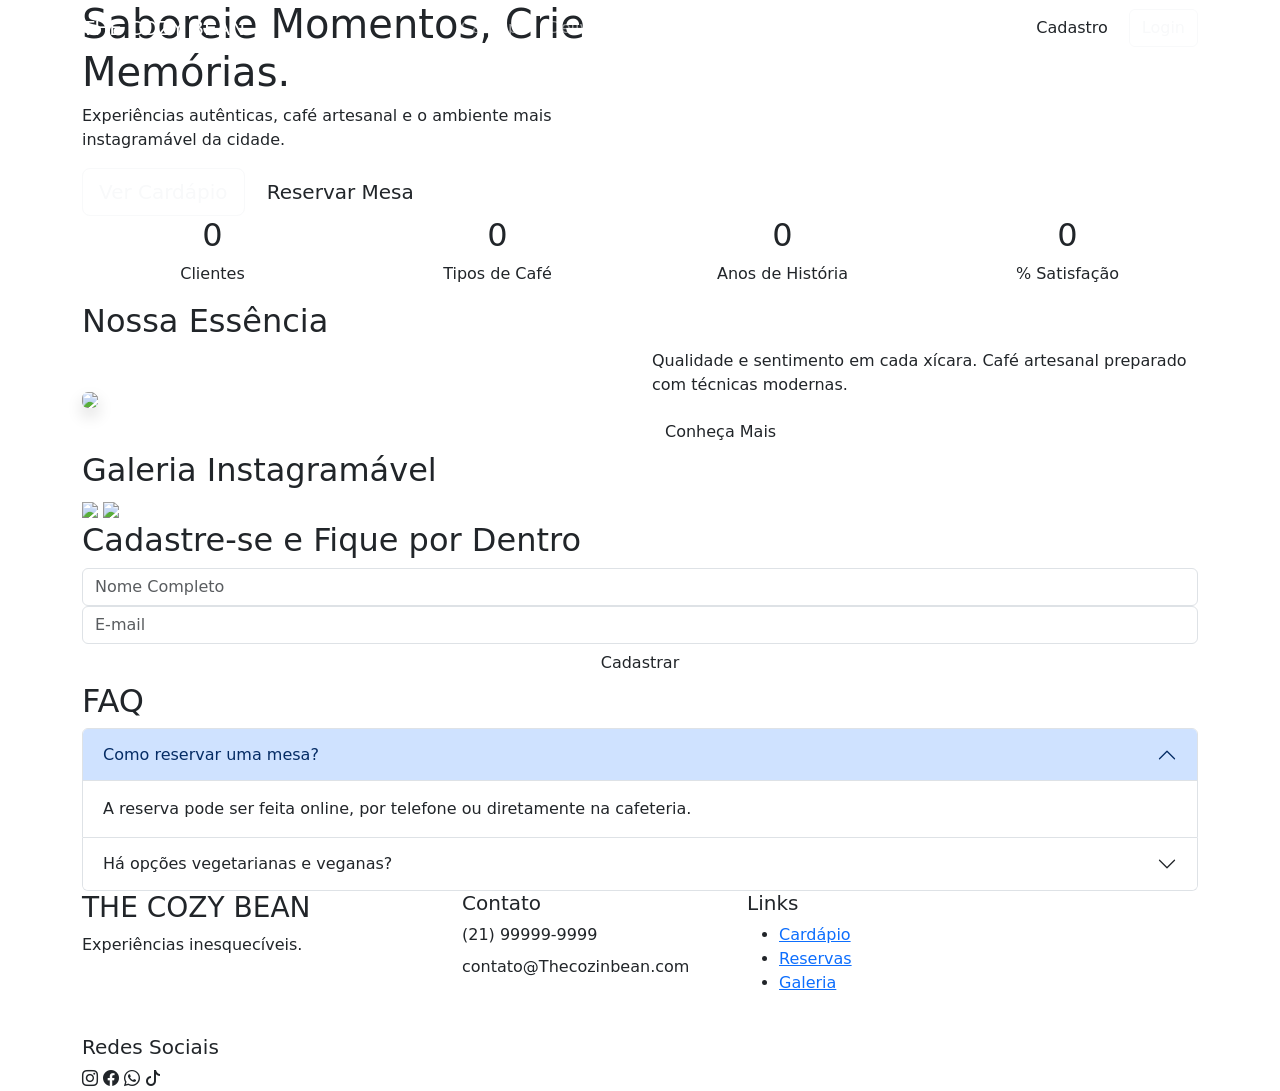
==== cozy-bean/index.html @ 683e1938 "alteracão no rodape" ====
<!DOCTYPE html>
<html lang="pt-BR">

<head>
    <meta charset="UTF-8">
    <meta name="viewport" content="width=device-width, initial-scale=1.0">

    <title>The Cozy Bean | Cafeteria Moderna</title>

    <!-- Bootstrap -->
    <link href="https://cdn.jsdelivr.net/npm/bootstrap@5.3.8/dist/css/bootstrap.min.css" rel="stylesheet">

    <!-- Bootstrap Icons -->
    <link href="https://cdn.jsdelivr.net/npm/bootstrap-icons@1.11.3/font/bootstrap-icons.css" rel="stylesheet">

    <!-- Google Fonts -->
    <link
        href="https://fonts.googleapis.com/css2?family=Playfair+Display:wght@700&family=Montserrat:wght@300;400;500;600;700&display=swap"
        rel="stylesheet">

    <link rel="stylesheet" href="css/style.css">
</head>

<body>

    <!-- ===================================
         NAVBAR
    ==================================== -->

    <nav class="navbar navbar-expand-lg navbar-dark fixed-top custom-navbar">

        <div class="container">

            <a class="navbar-brand logo" href="#">
                THE COZY BEAN
            </a>

            <button class="navbar-toggler" type="button" data-bs-toggle="collapse" data-bs-target="#menu">

                <span class="navbar-toggler-icon"></span>

            </button>

            <div class="collapse navbar-collapse" id="menu">

                <ul class="navbar-nav mx-auto">

                    <li class="nav-item">
                        <a href="#cardapio" class="nav-link">Cardápio</a>
                    </li>

                    <li class="nav-item">
                        <a href="#delivery" class="nav-link">Delivery</a>
                    </li>

                    <li class="nav-item">
                        <a href="#reservas" class="nav-link">Reservas</a>
                    </li>

                    <li class="nav-item">
                        <a href="#galeria" class="nav-link">Galeria</a>
                    </li>

                    <li class="nav-item">
                        <a href="#faq" class="nav-link">FAQ</a>
                    </li>

                </ul>

                <div class="d-flex gap-2">

                    <button class="btn btn-caramel">
                        Cadastro
                    </button>

                    <button class="btn btn-outline-light">
                        Login
                    </button>

                </div>

            </div>

        </div>

    </nav>

    <!-- ===================================
         HERO SECTION
    ==================================== -->

    <header class="hero-section">

        <div class="overlay"></div>

        <div class="container hero-content">

            <div class="row">

                <div class="col-lg-6">

                    <h1>
                        Saboreie Momentos,
                        Crie Memórias.
                    </h1>

                    <p>
                        Experiências autênticas, café artesanal e o ambiente mais instagramável da cidade.
                    </p>

                    <div class="hero-buttons">

                        <a href="#" class="btn btn-outline-light btn-lg">
                            Ver Cardápio
                        </a>

                        <a href="#" class="btn btn-caramel btn-lg">
                            Reservar Mesa
                        </a>

                    </div>

                </div>

            </div>

        </div>

    </header>

    <!-- ===================================
         CONTADORES
    ==================================== -->

    <section class="stats">

        <div class="container">

            <div class="row text-center">

                <div class="col-md-3">
                    <h2 class="counter" data-target="15000">0</h2>
                    <p>Clientes</p>
                </div>

                <div class="col-md-3">
                    <h2 class="counter" data-target="120">0</h2>
                    <p>Tipos de Café</p>
                </div>

                <div class="col-md-3">
                    <h2 class="counter" data-target="15">0</h2>
                    <p>Anos de História</p>
                </div>

                <div class="col-md-3">
                    <h2 class="counter" data-target="98">0</h2>
                    <p>% Satisfação</p>
                </div>

            </div>

        </div>

    </section>

    <!-- ===================================
         NOSSA ESSÊNCIA
    ==================================== -->

    <section class="essencia section-padding">

        <div class="container">

            <h2 class="section-title">
                Nossa Essência
            </h2>

            <div class="row align-items-center">

                <div class="col-lg-6">

                    <img src="img/galeria2.png" class="img-fluid rounded shadow">

                </div>

                <div class="col-lg-6">

                    <p>
                        Qualidade e sentimento em cada xícara.
                        Café artesanal preparado com técnicas modernas.
                    </p>

                    <button class="btn btn-caramel">
                        Conheça Mais
                    </button>

                </div>

            </div>

        </div>

    </section>

    <!-- ===================================
         GALERIA
    ==================================== -->

    <section id="galeria" class="gallery section-padding">

        <div class="container">

            <h2 class="section-title">
                Galeria Instagramável
            </h2>

            <div class="gallery-grid">

                <img src="img/galeria3.png">
                <img src="img/galeria2.png">


            </div>

        </div>

    </section>

    <!-- ===================================
         FORMULÁRIO
    ==================================== -->

    <section class="cadastro section-padding">

        <div class="container">

            <div class="form-box">

                <h2>
                    Cadastre-se e Fique por Dentro
                </h2>

                <form>

                    <input type="text" class="form-control" placeholder="Nome Completo">

                    <input type="email" class="form-control" placeholder="E-mail">

                    <button class="btn btn-caramel w-100">
                        Cadastrar
                    </button>

                </form>

            </div>

        </div>

    </section>

    <!-- ===================================
         FAQ
    ==================================== -->

    <section id="faq" class="section-padding">

        <div class="container">

            <h2 class="section-title">
                FAQ
            </h2>

            <div class="accordion" id="faqAccordion">

                <div class="accordion-item">

                    <h2 class="accordion-header">

                        <button class="accordion-button" type="button" data-bs-toggle="collapse" data-bs-target="#faq1"
                            aria-expanded="true">

                            Como reservar uma mesa?

                        </button>

                    </h2>

                    <div id="faq1" class="accordion-collapse collapse show" data-bs-parent="#faqAccordion">

                        <div class="accordion-body">

                            A reserva pode ser feita online, por telefone ou diretamente na cafeteria.

                        </div>

                    </div>

                </div>

                <div class="accordion-item">

                    <h2 class="accordion-header">

                        <button class="accordion-button collapsed" type="button" data-bs-toggle="collapse"
                            data-bs-target="#faq2" aria-expanded="false">

                            Há opções vegetarianas e veganas?

                        </button>

                    </h2>

                    <div id="faq2" class="accordion-collapse collapse" data-bs-parent="#faqAccordion">

                        <div class="accordion-body">

                            Sim! Temos opções especiais para quem prefere uma alimentação mais leve e sustentável.

                        </div>

                    </div>

                </div>

            </div>

        </div>

    </section>

    <!-- ===================================
         FOOTER
    ==================================== -->

    <footer class="footer">

        <div class="container">

            <div class="row g-4 align-items-start">

                <div class="col-lg-4  col-md-6 col-12">

                    <h3 class="footer-brand">THE COZY BEAN</h3>

                    <p class="footer-text">Experiências inesquecíveis.</p>

                </div>

                <div class="col-lg-3 col-md-6 col-12">

                    <h5 class="footer-title">Contato</h5>

                    <p class="footer-text mb-2">(21) 99999-9999</p>
                    <p class="footer-text">contato@Thecozinbean.com</p>

                </div>

                <div class="col-lg-3 col-md-6 col-12">

                    <h5 class="footer-title">Links</h5>
                    <ul>
                    <li><a href="#cardapio">Cardápio</a></li>

                    <li><a  href="#reservas">Reservas</a></li>

                    <li><a  href="#galeria">Galeria</a></li>

                    </ul>

                   
                </div>

                <div class="col-lg-3">

                    <h5>Redes Sociais</h5>

                    <div class="social">

                        <i class="bi bi-instagram"></i>
                        <i class="bi bi-facebook"></i>
                        <i class="bi bi-whatsapp"></i>
                        <i class="bi bi-tiktok"></i>

                    </div>

                </div>

            </div>

        </div>

    </footer>

    <script src="https://cdn.jsdelivr.net/npm/bootstrap@5.3.8/dist/js/bootstrap.bundle.min.js"></script>

    <script src="js/script.js"></script>

</body>

</html>
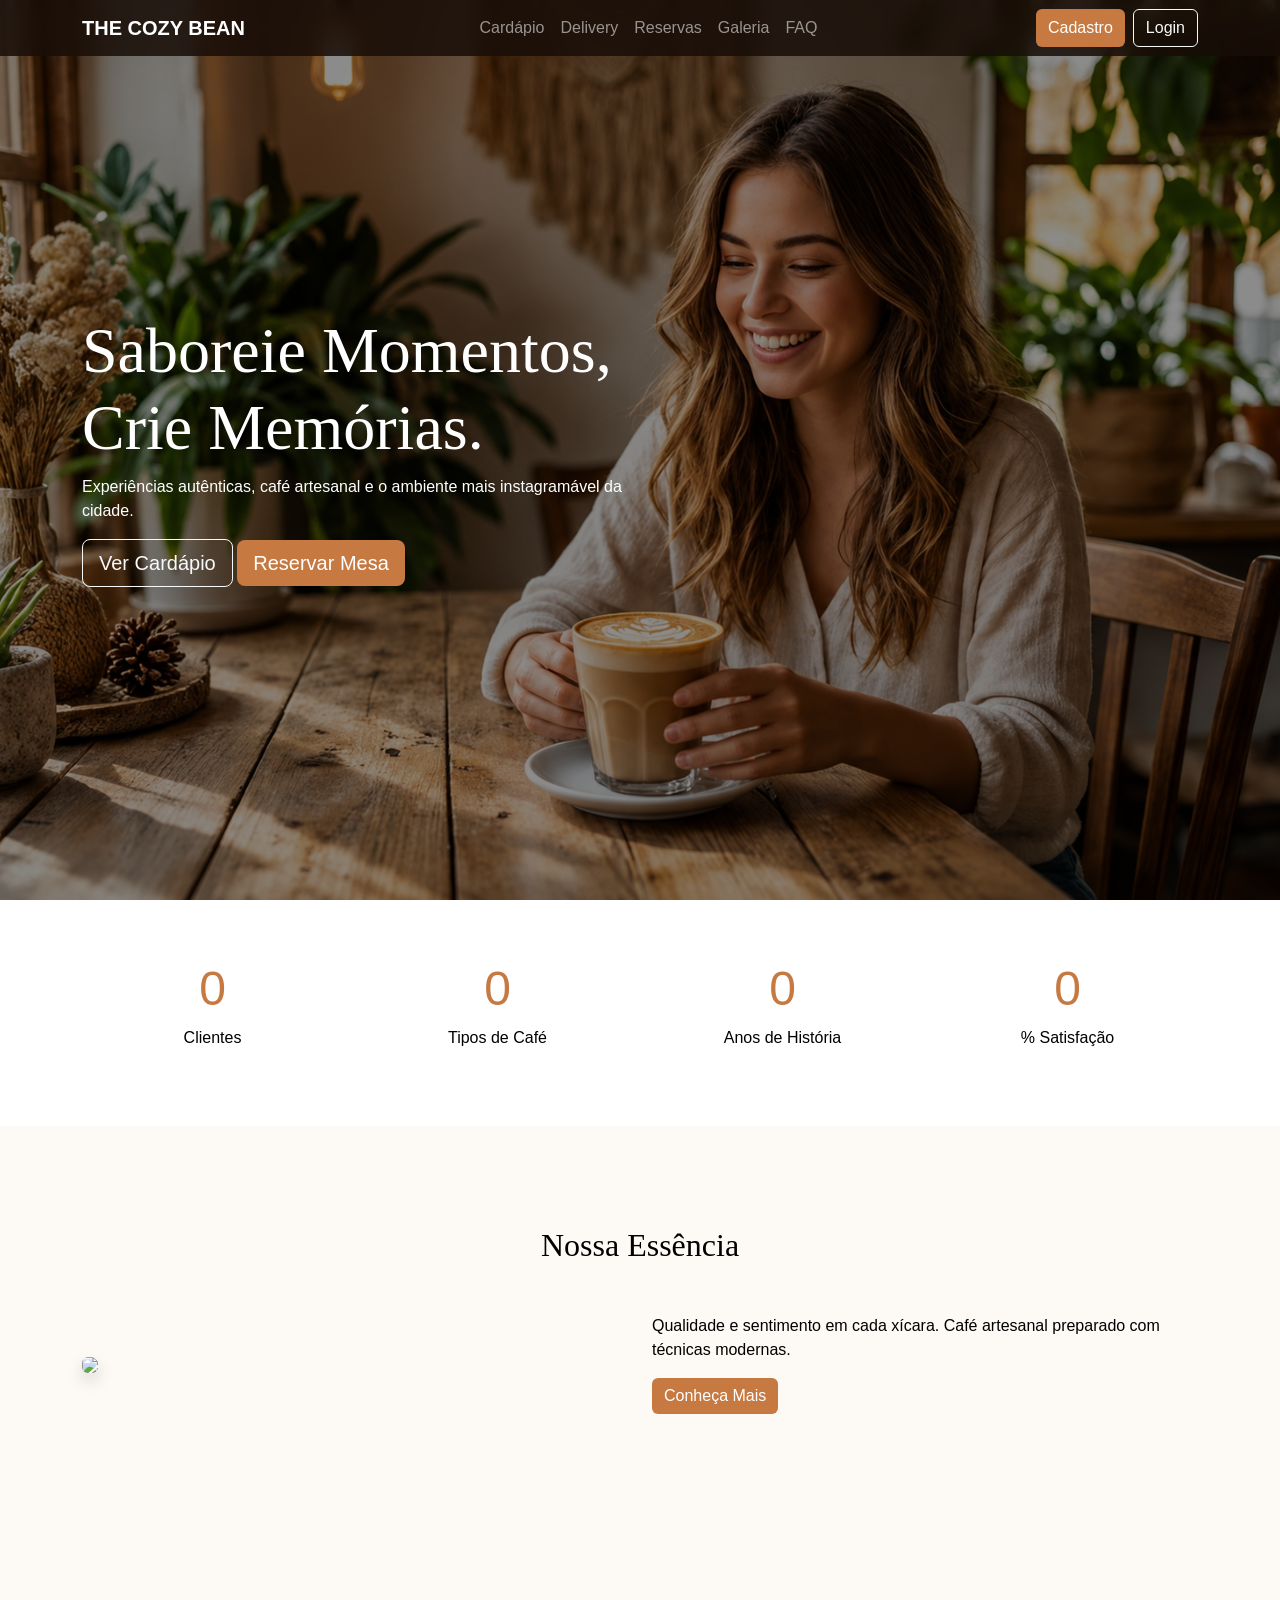
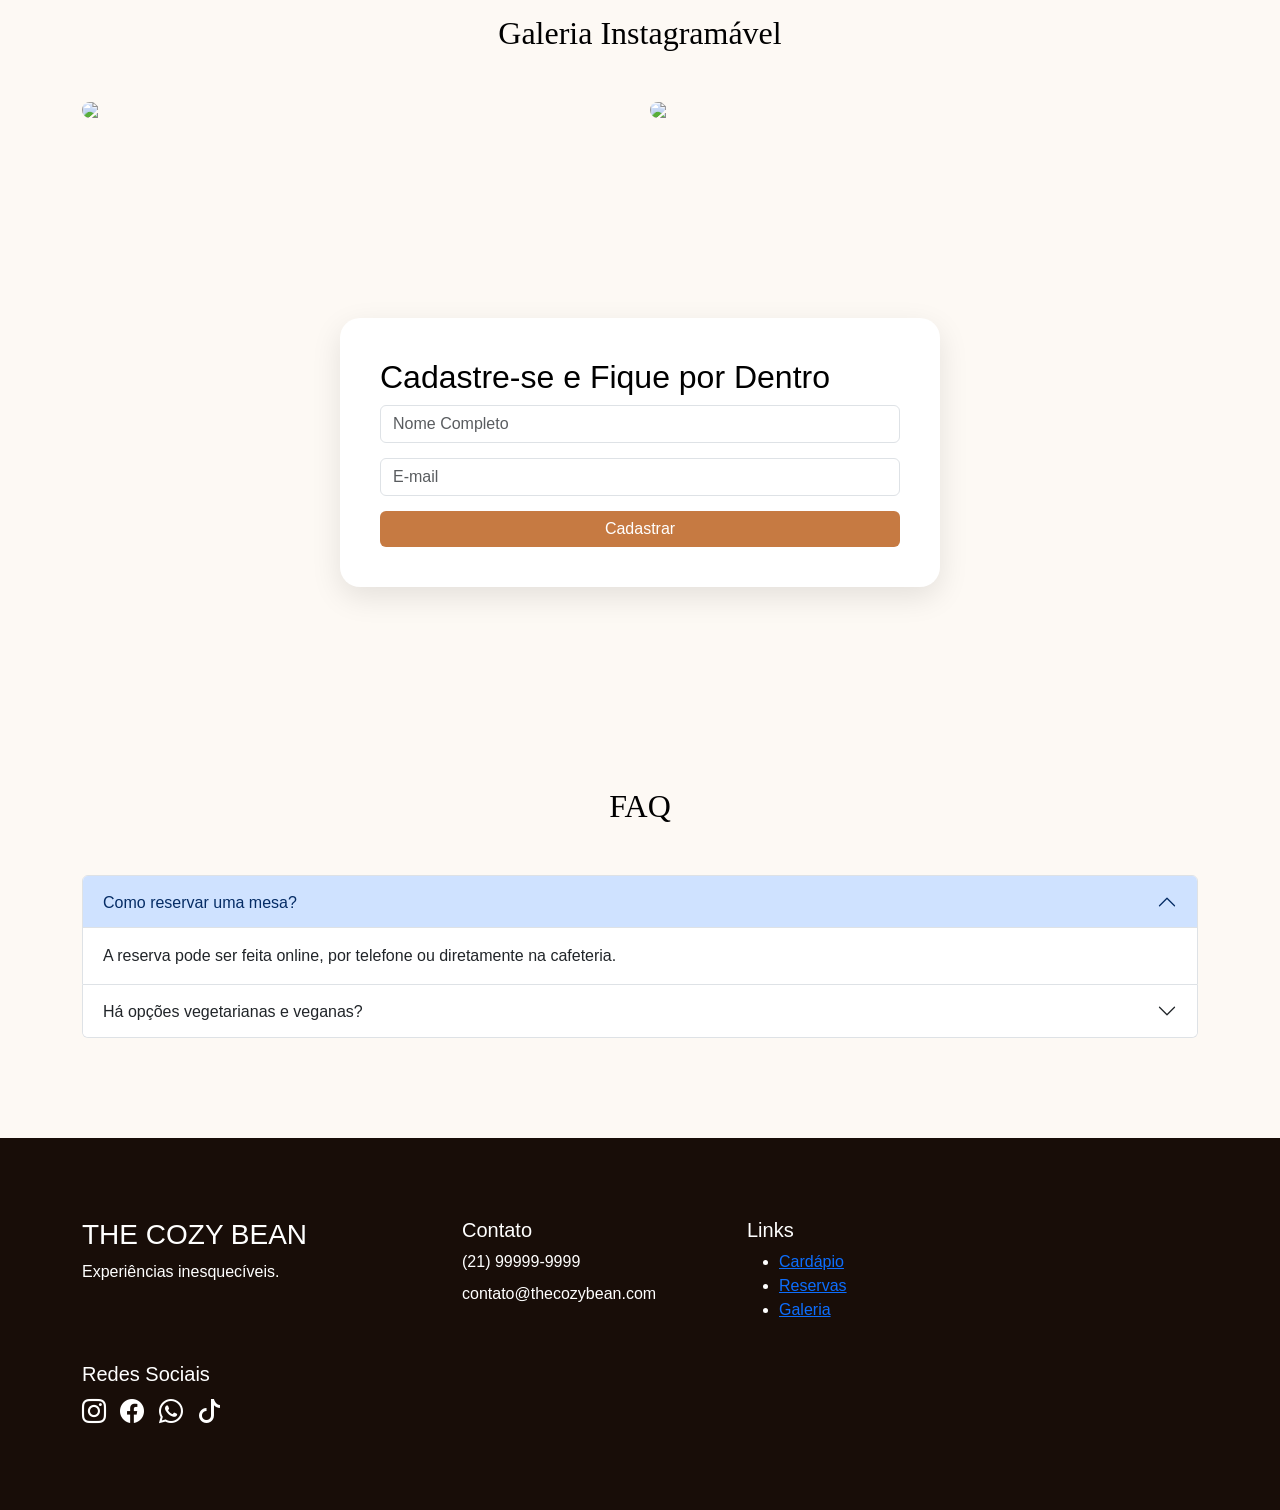
==== commit f1e7b7b8: "alterando_rodape_pt1" ====
--- a/cozy-bean/index.html
+++ b/cozy-bean/index.html
@@ -339,7 +339,7 @@
 
             <div class="row g-4 align-items-start">
 
-                <div class="col-lg-4  col-md-6 col-12">
+                <div class="col-lg-4 col-md-6 col-12">
 
                     <h3 class="footer-brand">THE COZY BEAN</h3>
 
@@ -352,7 +352,7 @@
                     <h5 class="footer-title">Contato</h5>
 
                     <p class="footer-text mb-2">(21) 99999-9999</p>
-                    <p class="footer-text">contato@Thecozinbean.com</p>
+                    <p class="footer-text">contato@thecozybean.com</p>
 
                 </div>
 
@@ -360,15 +360,14 @@
 
                     <h5 class="footer-title">Links</h5>
                     <ul>
-                    <li><a href="#cardapio">Cardápio</a></li>
-
-                    <li><a  href="#reservas">Reservas</a></li>
-
-                    <li><a  href="#galeria">Galeria</a></li>
-
+                        <li><a href="#cardapio">Cardápio</a></li>
+
+                        <li><a href="#reserva">Reservas</a></li>
+
+                        <li><a href="#galeria">Galeria</a></li>
                     </ul>
-
-                   
+                    
+
                 </div>
 
                 <div class="col-lg-3">
--- a/cozy-bean/css/style.css
+++ b/cozy-bean/css/style.css
@@ -0,0 +1,134 @@
+:root {
+    --color-primary-caramel : #C67A42;
+    --dark-text: #2D1A12;
+    --cream: #FDF9F4;
+    --beige: #F2E3D5;
+    --footer: #180D08;
+}
+
+body {
+    font-family: 'Montserrat', sans-serif;
+    background: var(--cream);
+    color: var(--dark);
+}
+
+.section-padding {
+    padding: 100px 0;
+}
+
+.logo {
+    font-weight: 700;
+}
+
+.custom-navbar {
+    background: rgba(24, 13, 8, .85);
+    backdrop-filter: blur(10px);
+}
+
+.hero-section {
+    height: 100vh;
+    background: url('../img/hero.png') center center/cover;
+    position: relative;
+    display: flex;
+    align-items: center;
+}
+
+.overlay {
+    position: absolute;
+    inset: 0;
+    background: rgba(0, 0, 0, .45);
+}
+
+.hero-content {
+    position: relative;
+    z-index: 2;
+}
+
+.hero-content h1 {
+    font-family: 'Playfair Display', serif;
+    color: #fff;
+    font-size: 4rem;
+}
+
+.hero-content p {
+    color: #fff;
+}
+
+.btn-caramel {
+    background: var(--color-primary-caramel );
+    color: #fff;
+    border: none;
+}
+
+.btn-caramel:hover {
+    background: #a65f2f;
+    transform: translateY(-3px);
+}
+
+.stats {
+    background: #fff;
+    padding: 60px 0;
+}
+
+.counter {
+    color: var(--color-primary-caramel );
+    font-size: 3rem;
+}
+
+.section-title {
+    text-align: center;
+    font-family: 'Playfair Display', serif;
+    margin-bottom: 50px;
+}
+
+.gallery-grid {
+    display: grid;
+    grid-template-columns: repeat(auto-fit, minmax(250px, 1fr));
+    gap: 20px;
+}
+
+.gallery-grid img {
+    width: 100%;
+    border-radius: 15px;
+    transition: .4s;
+}
+
+.gallery-grid img:hover {
+    transform: scale(1.05);
+}
+
+.form-box {
+    background: #fff;
+    padding: 40px;
+    border-radius: 20px;
+    max-width: 600px;
+    margin: auto;
+    box-shadow: 0 10px 30px rgba(0, 0, 0, .1);
+}
+
+.form-box input {
+    margin-bottom: 15px;
+}
+
+.footer {
+    background: var(--footer);
+    color: #fff;
+    padding: 80px 0;
+}
+
+.social i {
+    font-size: 1.5rem;
+    margin-right: 10px;
+    cursor: pointer;
+}
+
+.fade-in {
+    opacity: 0;
+    transform: translateY(30px);
+    transition: 1s;
+}
+
+.fade-in.show {
+    opacity: 1;
+    transform: translateY(0);
+}
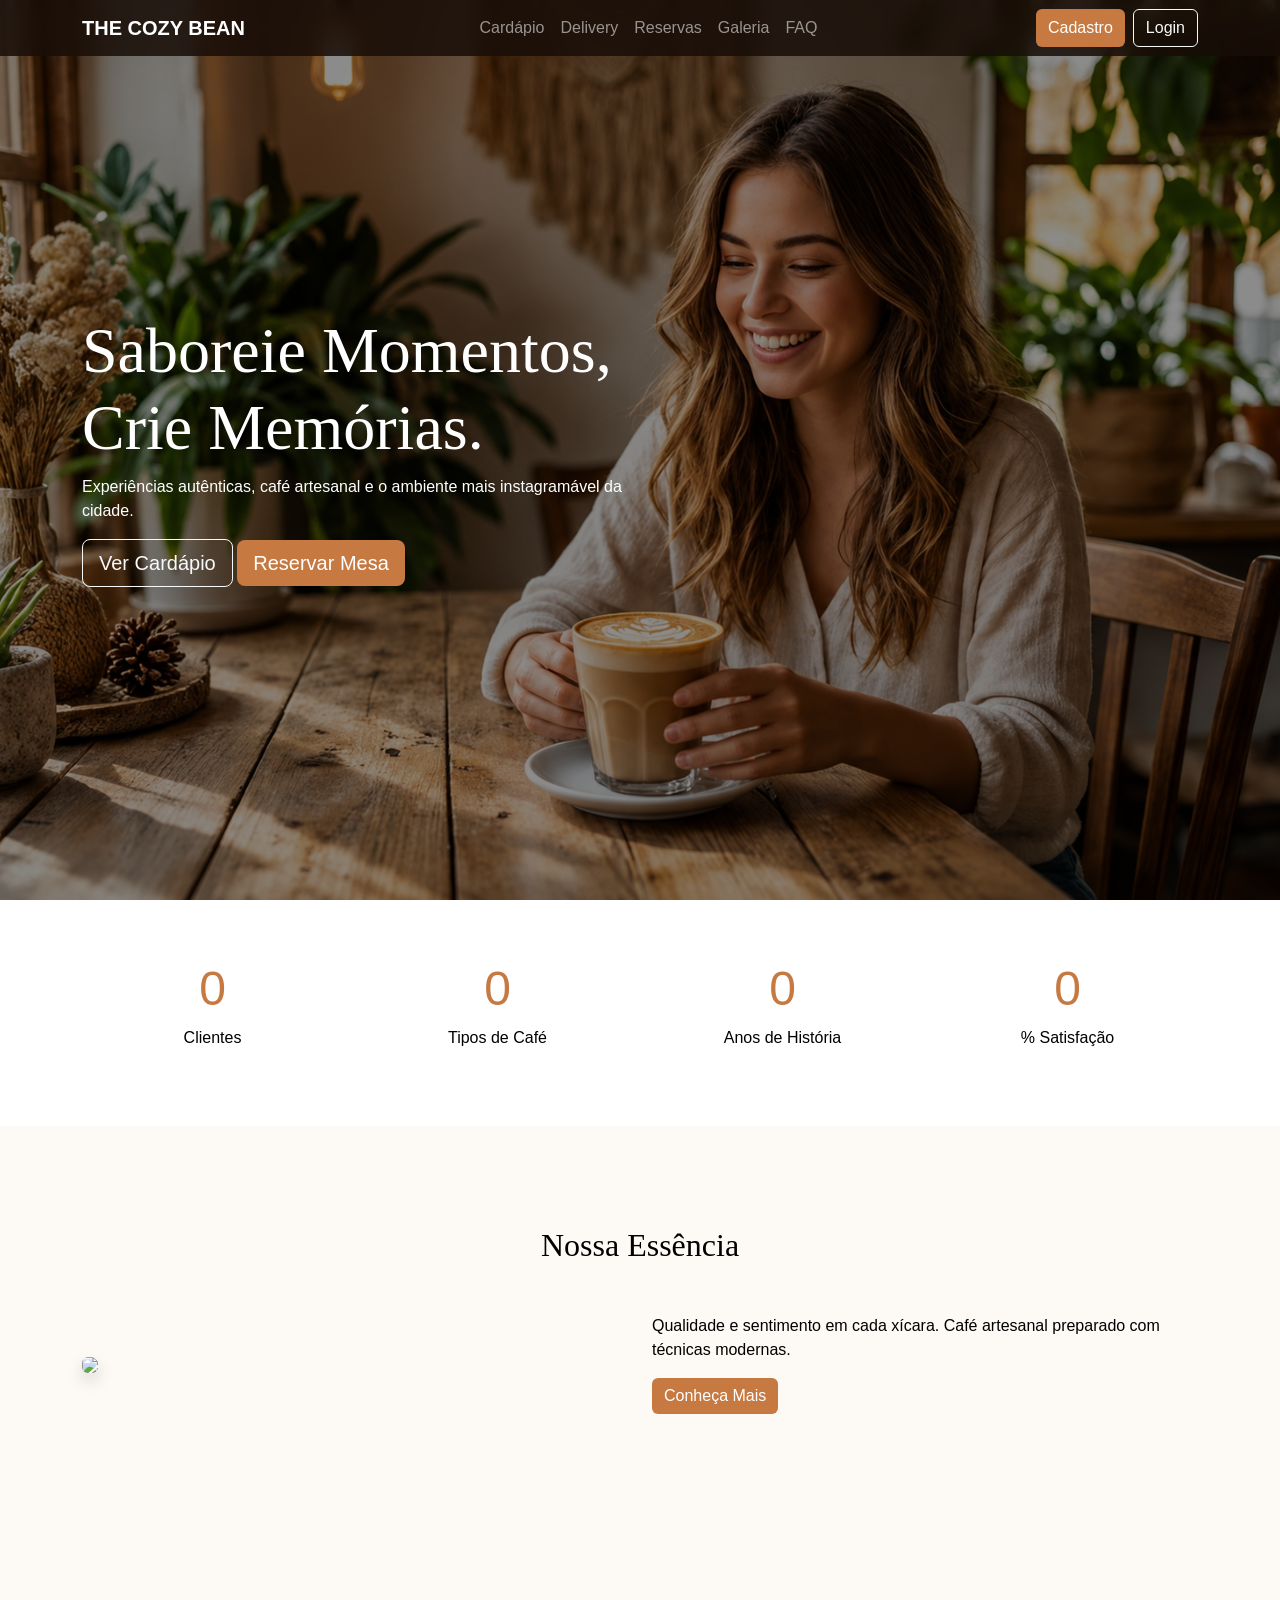
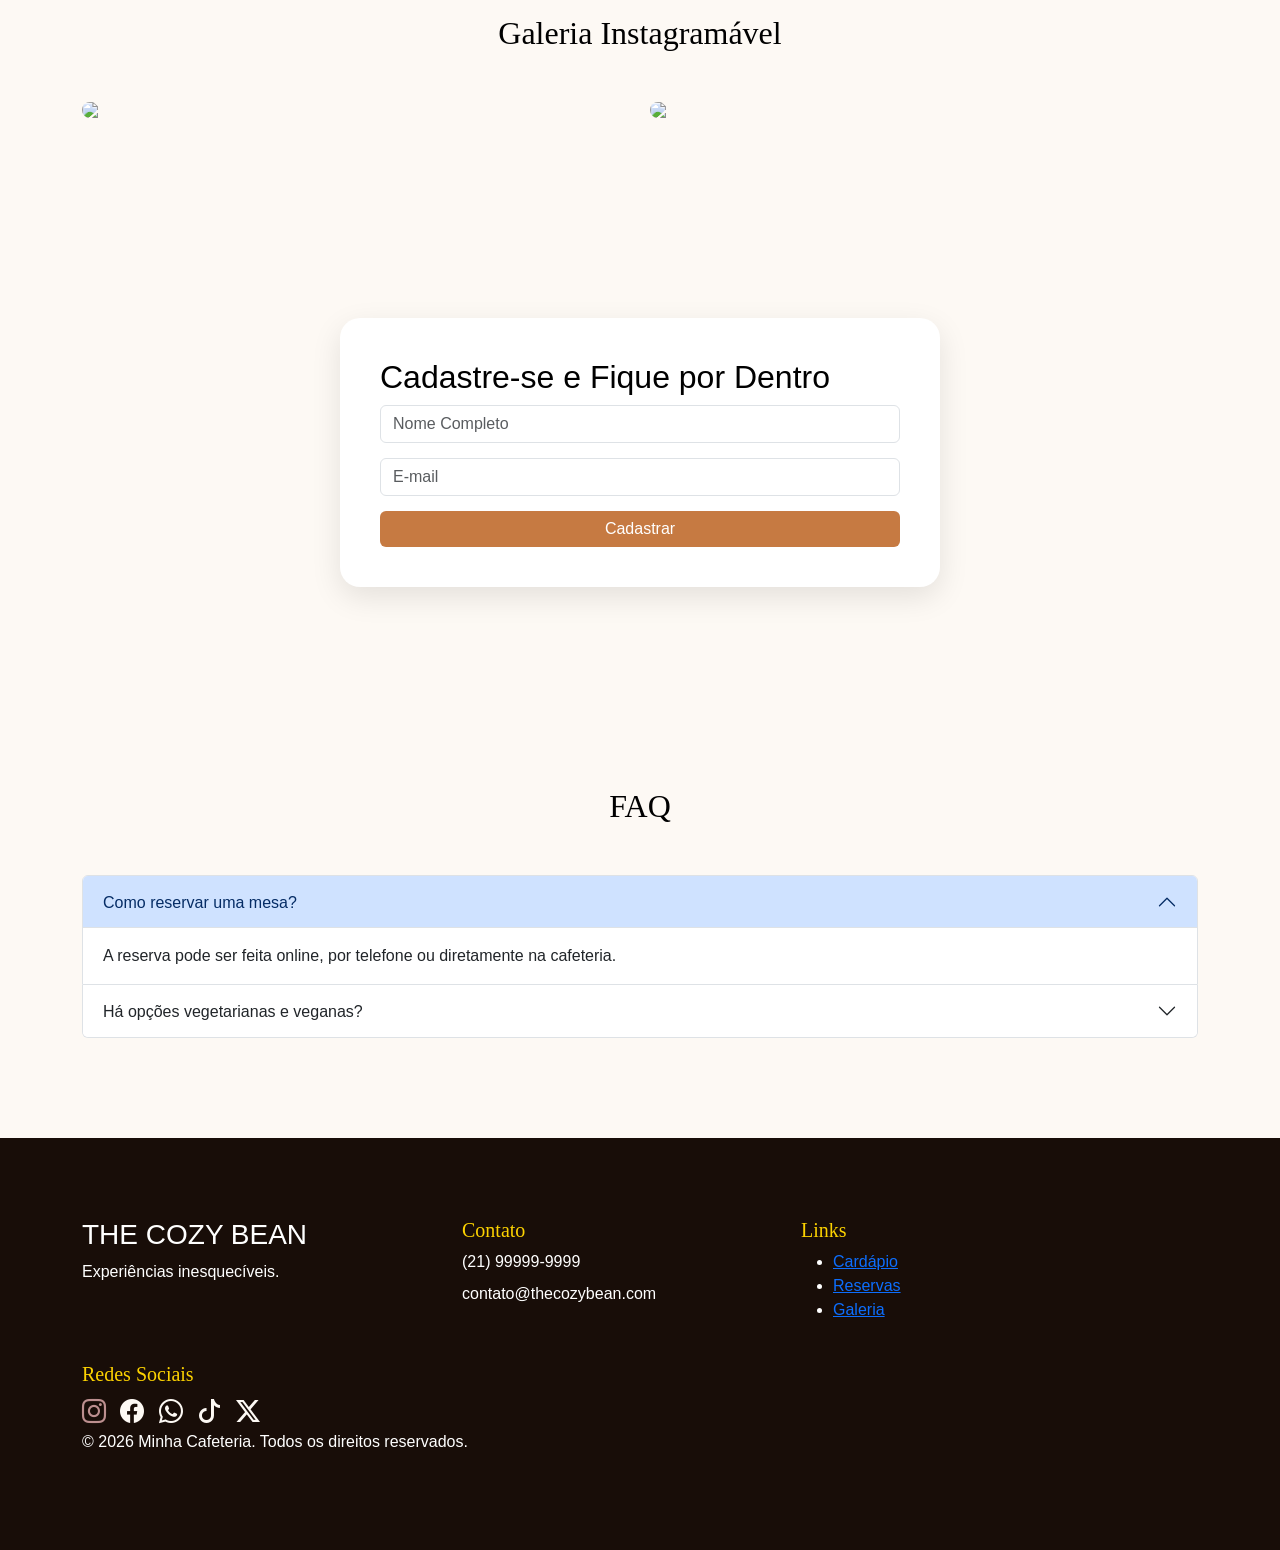
==== commit 281a7097: "alteracao_rodape_pt2" ====
--- a/cozy-bean/index.html
+++ b/cozy-bean/index.html
@@ -19,6 +19,7 @@
         rel="stylesheet">
 
     <link rel="stylesheet" href="css/style.css">
+    
 </head>
 
 <body>
@@ -346,7 +347,7 @@
                     <p class="footer-text">Experiências inesquecíveis.</p>
 
                 </div>
-
+                <!--contatos-->
                 <div class="col-lg-3 col-md-6 col-12">
 
                     <h5 class="footer-title">Contato</h5>
@@ -355,11 +356,11 @@
                     <p class="footer-text">contato@thecozybean.com</p>
 
                 </div>
-
+                <!--links-->
                 <div class="col-lg-3 col-md-6 col-12">
 
                     <h5 class="footer-title">Links</h5>
-                    <ul>
+                    <ul class="footer-links">
                         <li><a href="#cardapio">Cardápio</a></li>
 
                         <li><a href="#reserva">Reservas</a></li>
@@ -367,26 +368,29 @@
                         <li><a href="#galeria">Galeria</a></li>
                     </ul>
                     
-
-                </div>
-
-                <div class="col-lg-3">
-
-                    <h5>Redes Sociais</h5>
+                </div>
+                <!--rede sociais-->
+                <div class="col-lg-3 col-md-6 col-12">
+
+                    <h5 class="footer-title">Redes Sociais</h5>
 
                     <div class="social">
 
-                        <i class="bi bi-instagram"></i>
-                        <i class="bi bi-facebook"></i>
-                        <i class="bi bi-whatsapp"></i>
-                        <i class="bi bi-tiktok"></i>
+                       <a href="https://www.instagram.com/" id="instagram"><i class="bi bi-instagram"></i></a> 
+                       <a href="https://www.facebook.com/"><i class="bi bi-facebook"></i></a>
+                       <a href="https://wa.me/552199567454"><i class="bi bi-whatsapp"></i></a>
+                       <a href="https://www.tiktok.com/pt-BR/"><i class="bi bi-tiktok"></i></a>
+                       <a href="https://x.com/?lang=pt"><i class="bi bi-twitter-x"></i></a>
 
                     </div>
-
-                </div>
-
-            </div>
-
+                    
+
+                </div>
+
+            </div>
+            <div class="footer-bottom">
+                <p>&copy; 2026 Minha Cafeteria. Todos os direitos reservados.</p>
+            </div>    
         </div>
 
     </footer>
--- a/cozy-bean/css/style.css
+++ b/cozy-bean/css/style.css
@@ -1,3 +1,11 @@
+
+.playfair-display {
+  font-family: "Playfair Display", serif;
+  font-optical-sizing: auto;
+  font-weight:900;
+  font-style: normal;
+}
+
 :root {
     --color-primary-caramel : #C67A42;
     --dark-text: #2D1A12;
@@ -115,11 +123,36 @@
     color: #fff;
     padding: 80px 0;
 }
+.footer .container .row>div{
+    min-width: 0;
+    display: flex; 
+    flex-direction: column;   
+}
+.footer .row{
+    display: flex;
+    flex-wrap: wrap;
+}
+
+.footer .container .row>div:nth-child(2){
+    margin-right: 54px;
+}
+
+.footer-title{
+    font-family: Playfair Display Bold;
+    color:#fcd200;
+}
+.social a {
+    color:#FDF9F4;
+}
 
 .social i {
     font-size: 1.5rem;
     margin-right: 10px;
     cursor: pointer;
+}
+
+#instagram{
+    color:rosybrown;
 }
 
 .fade-in {
@@ -131,4 +164,31 @@
 .fade-in.show {
     opacity: 1;
     transform: translateY(0);
+}
+
+/*midias*/
+@media (max-width:767px){
+    .footer{
+       padding: 70px 0 30px; 
+    }
+    .footer .row{
+        justify-content: center;
+        text-align: center;
+    }
+
+    .footer .row>div{
+        align-items: center;
+        margin-right: 24px;
+    }
+
+    .footer .row>div:nth-child(2){
+        margin-right: 0;
+    }
+
+    .footer-links{
+        padding: 0;
+    }
+    .social{
+        justify-content: center;
+    }
 }
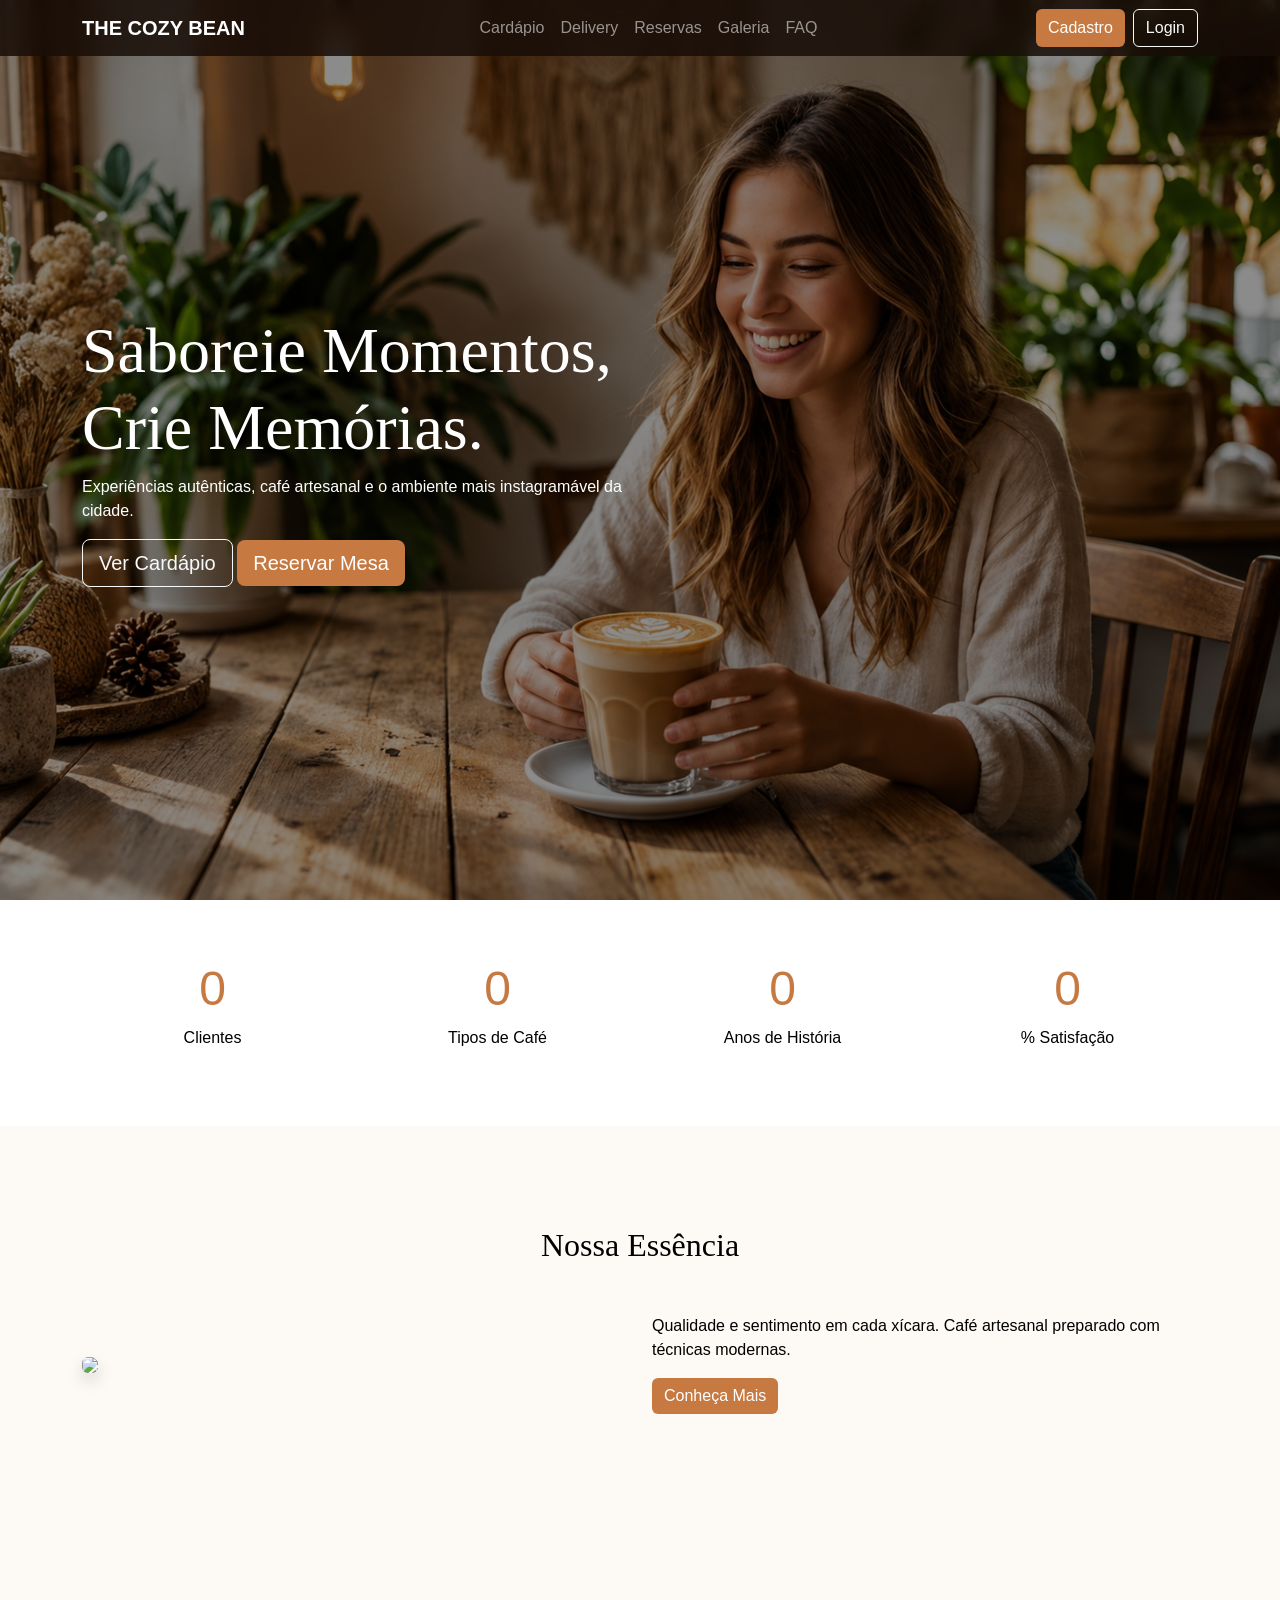
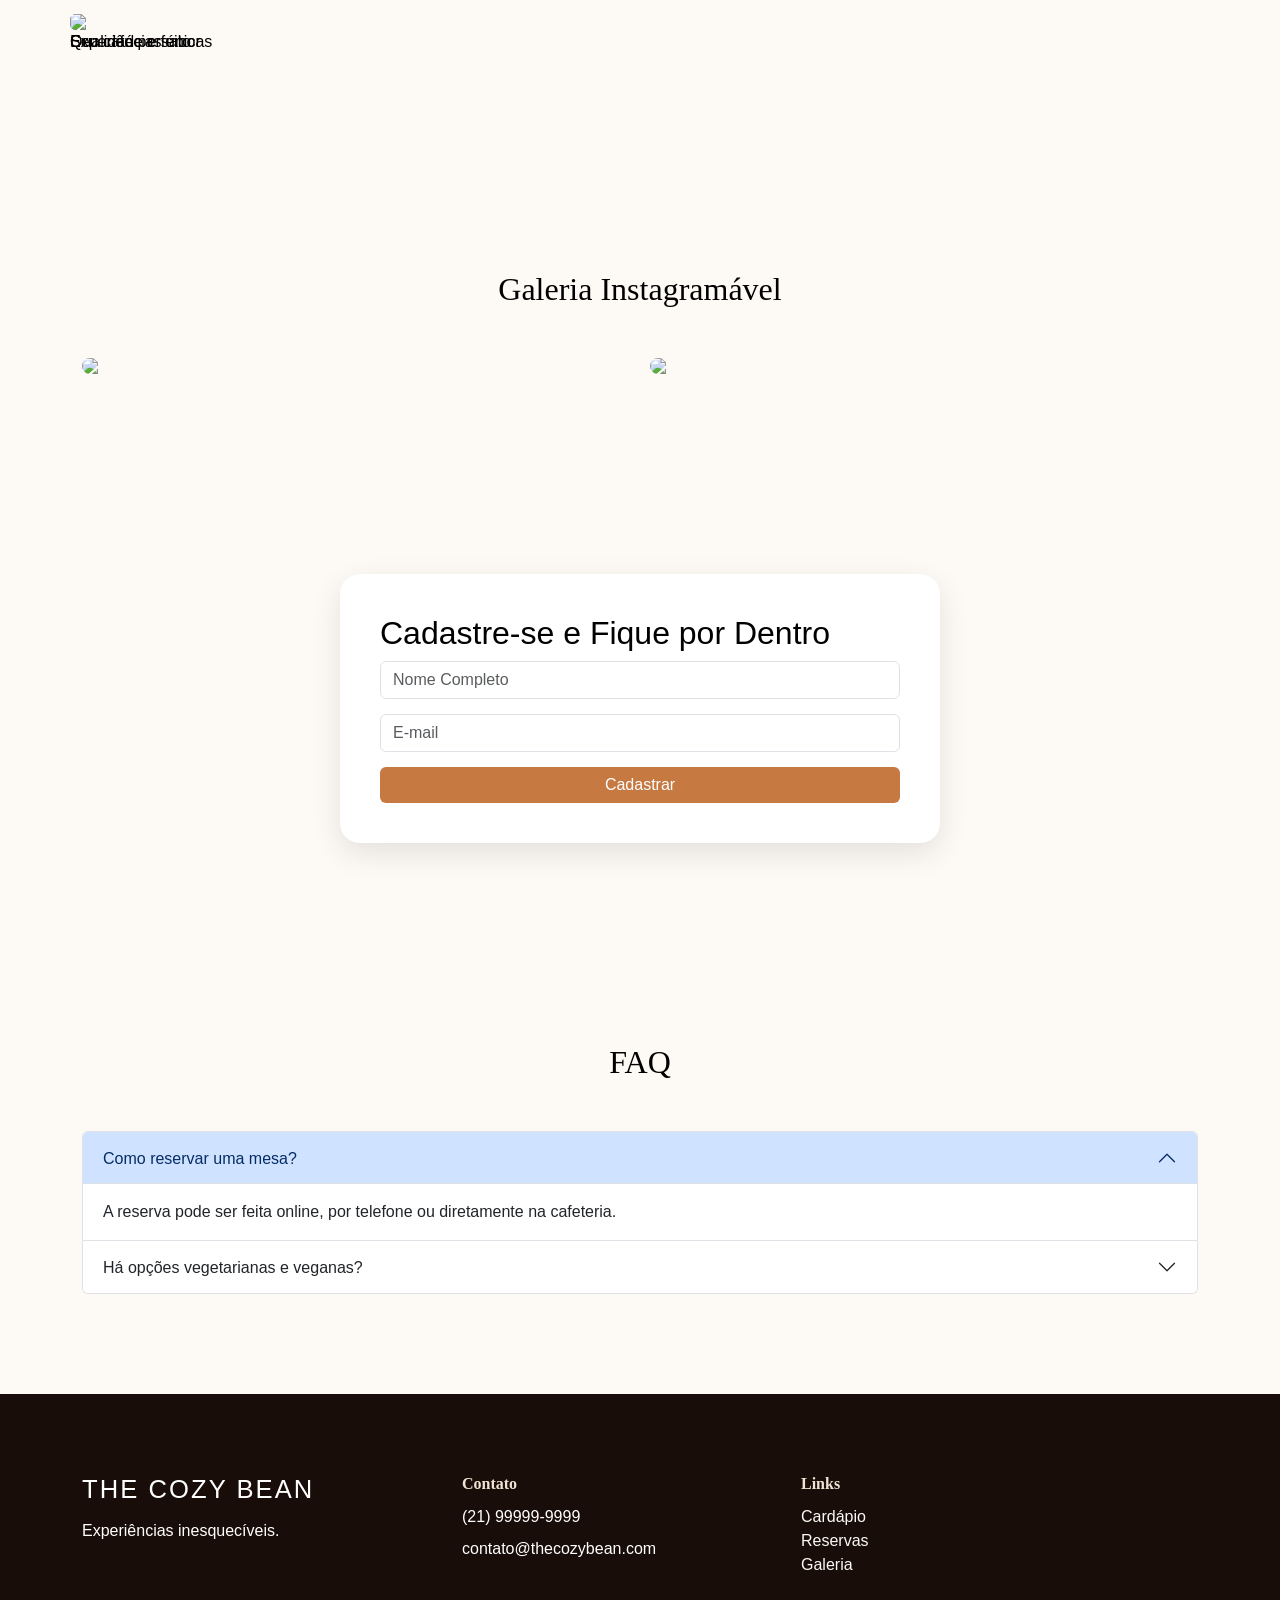
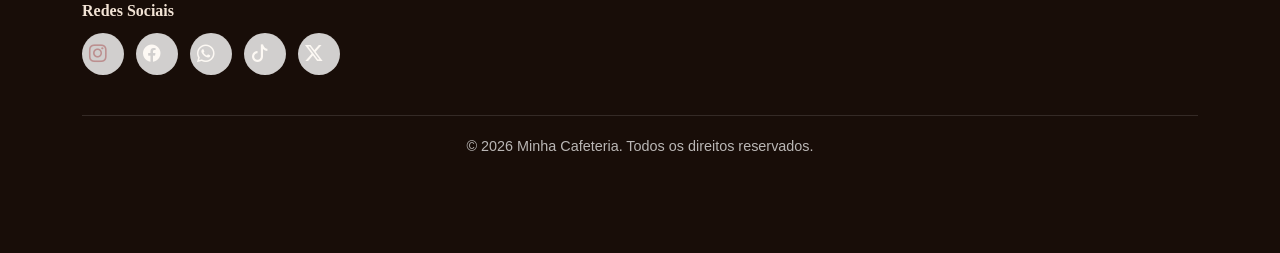
==== commit 04d48e41: "carrossel_pt1" ====
--- a/cozy-bean/index.html
+++ b/cozy-bean/index.html
@@ -202,6 +202,30 @@
 
         </div>
 
+    </section>
+    
+    <!--====================================
+        CARROSSEL
+    ========================================-->
+    <section class="container section-padding">
+        <div id="carouselCafe" class="carousel slide" data-bs-ride="carousel">
+            <div class="carousel-inner">
+                <div class="carousel-item active">
+                    <img src="img/galeria15.png" class="d-block w-10 rounded mx-auto">
+                    <p>Seu café perfeito</p>
+                </div>
+                
+                <div class="carousel-item active">
+                    <img src="img/galeria10.png" class="d-block w-10 rounded mx-auto">
+                    <p>Qualidade e sabor</p>
+                </div>
+
+                <div class="carousel-item active">
+                    <img src="img/galeria18.png" class="d-block w-10 rounded mx-auto">
+                    <p>Experiências únicas</p>
+                </div>
+            </div>
+        </div>
     </section>
 
     <!-- ===================================
@@ -388,6 +412,7 @@
                 </div>
 
             </div>
+            
             <div class="footer-bottom">
                 <p>&copy; 2026 Minha Cafeteria. Todos os direitos reservados.</p>
             </div>    
--- a/cozy-bean/css/style.css
+++ b/cozy-bean/css/style.css
@@ -191,4 +191,76 @@
     .social{
         justify-content: center;
     }
+}
+@media (min-width: 768px)
+{
+    .footer .row>div:nth-child(3)
+    .footer .row>div:nth-child(4){
+        flex:1 1 0;
+    }
+    .footer-brand{
+        font-family: 'Plaufair Display'serif;
+        font-size:1.6rem;
+        letter-spacing: 0.08em;
+        margin-bottom: 14px;
+    } 
+    .footer-title{
+        font-size: 1rem;
+        font-weight: 700;
+        margin-bottom: 12px;
+        color:var(--beige)
+    }
+
+    .foot-text{
+        color:rgba(255,255,255,0.8);
+        line:height 1.7em;
+        margin-bottom:0;
+    }
+    .footer-links{
+        list-style:none;
+        padding:0;
+        margin:0;
+    }
+
+    .footer-links a{
+        color:var(--cream);
+        text-decoration: none;
+        transition: color 0.3s ease;
+    }
+    .footer-links a:hover{
+        color:#fff;
+    }
+    .social{
+        display: flex;
+        gap:12px;
+        flex-wrap: nowrap;
+        align-items: center;
+    }
+    .social a{
+        display: inline-flex;
+        align-items: center;
+        justify-content: center;
+        width: 42px;
+        height: 42px;
+        border-radius: 50%;
+        background: rgba(255,255,255,0.8);
+        color:var(--cream);
+        transition: transform 0.3s ease, background 0.3s ease;
+    }
+    .social a:hover{
+        transform: translateY(-3px);
+        background:var(--cream);
+    }
+    .social i{
+        font-size:1.1rem;
+    }
+    .footer-bottom{
+        margin-top:40px;
+        padding-top: 20px;
+        border-top: 1px solid rgba(255, 255,255, 0.12);
+        text-align:center;
+        color: rgba(255,255,255,0.7);
+        font-size:0.9rem;
+    }
+    
 }
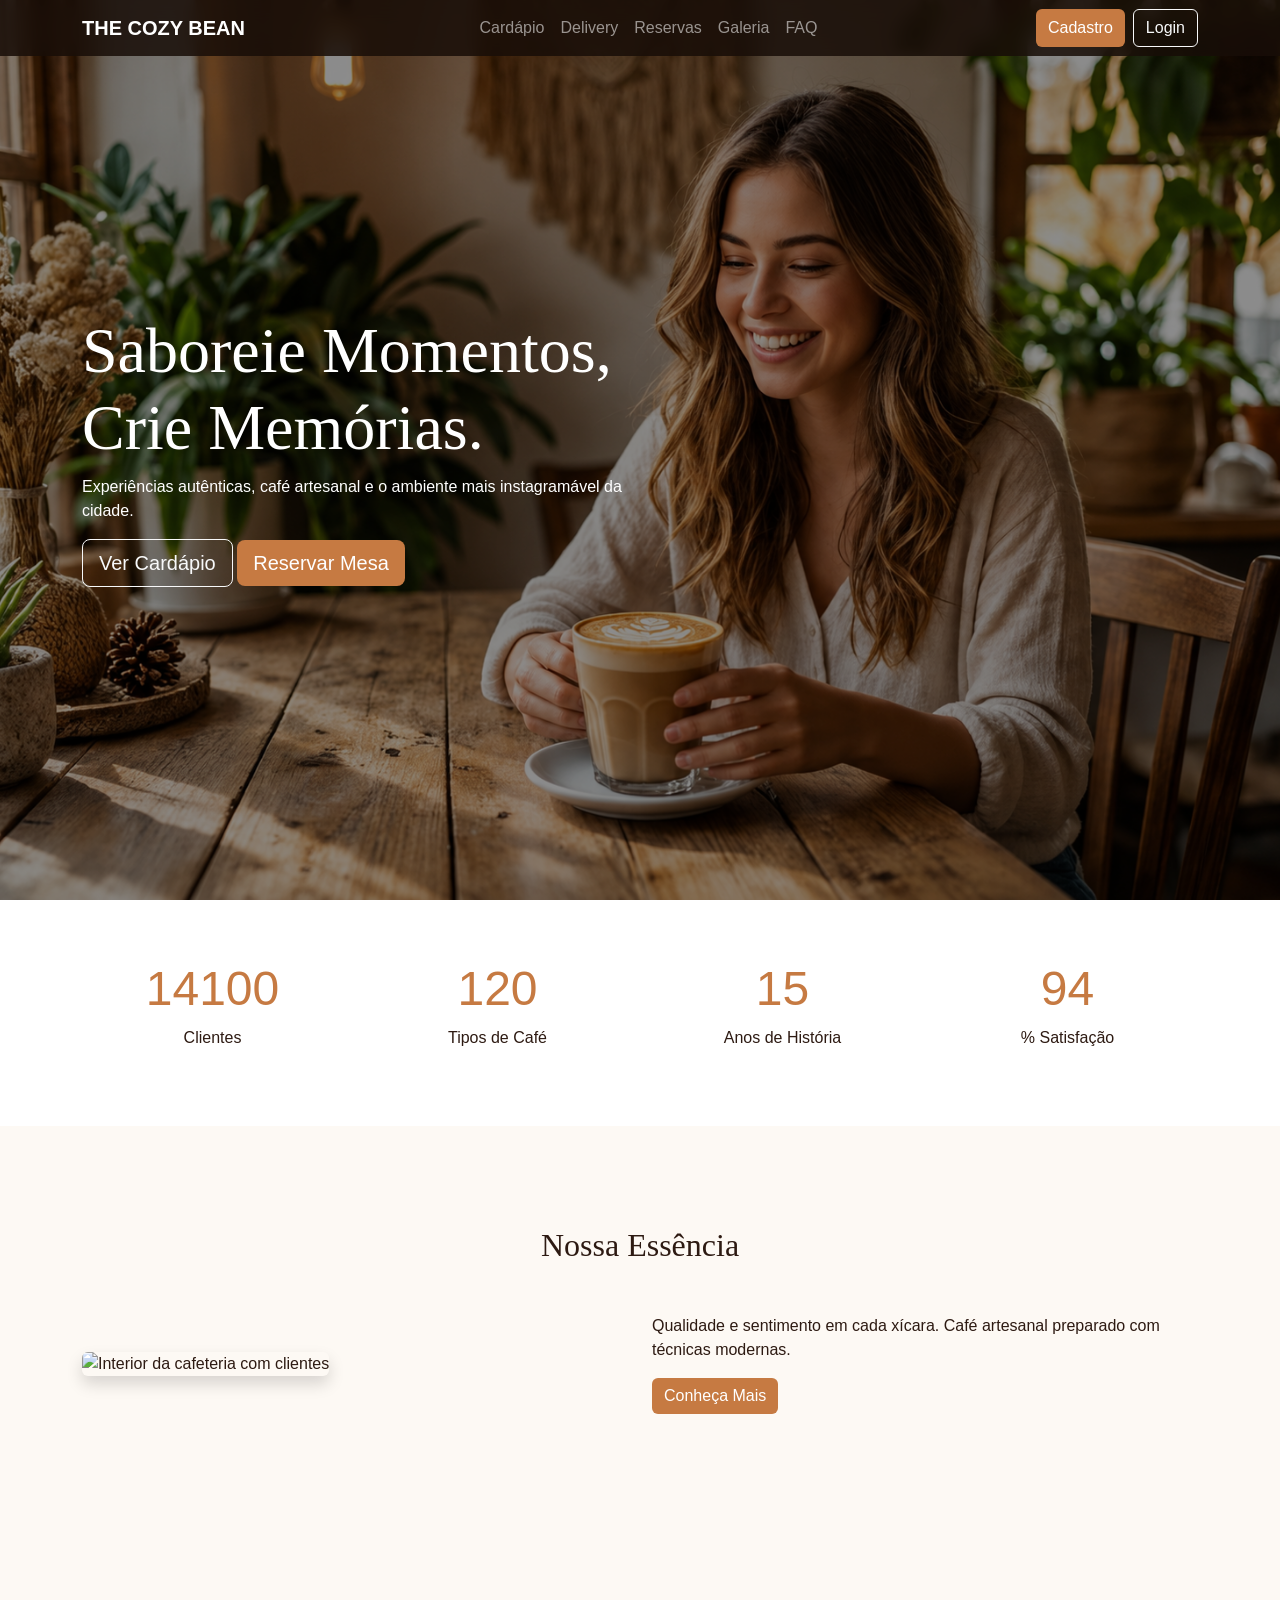
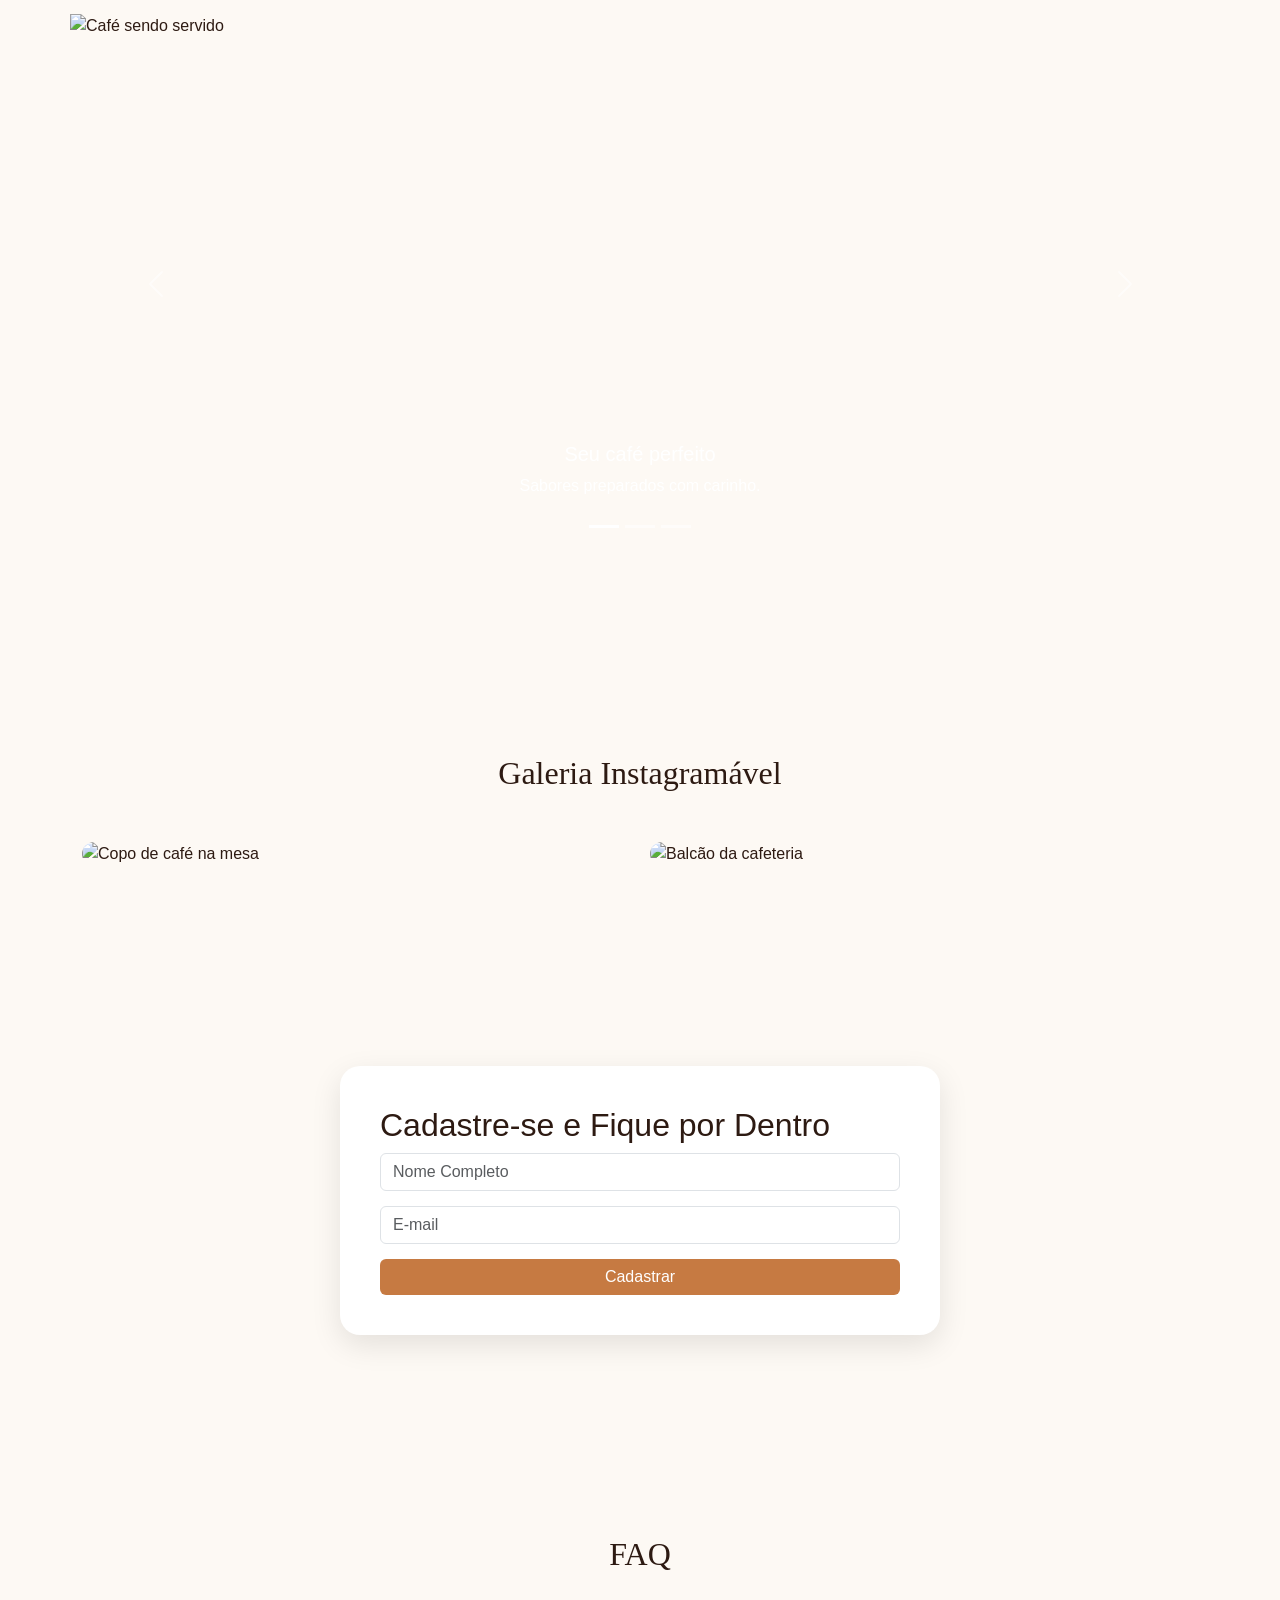
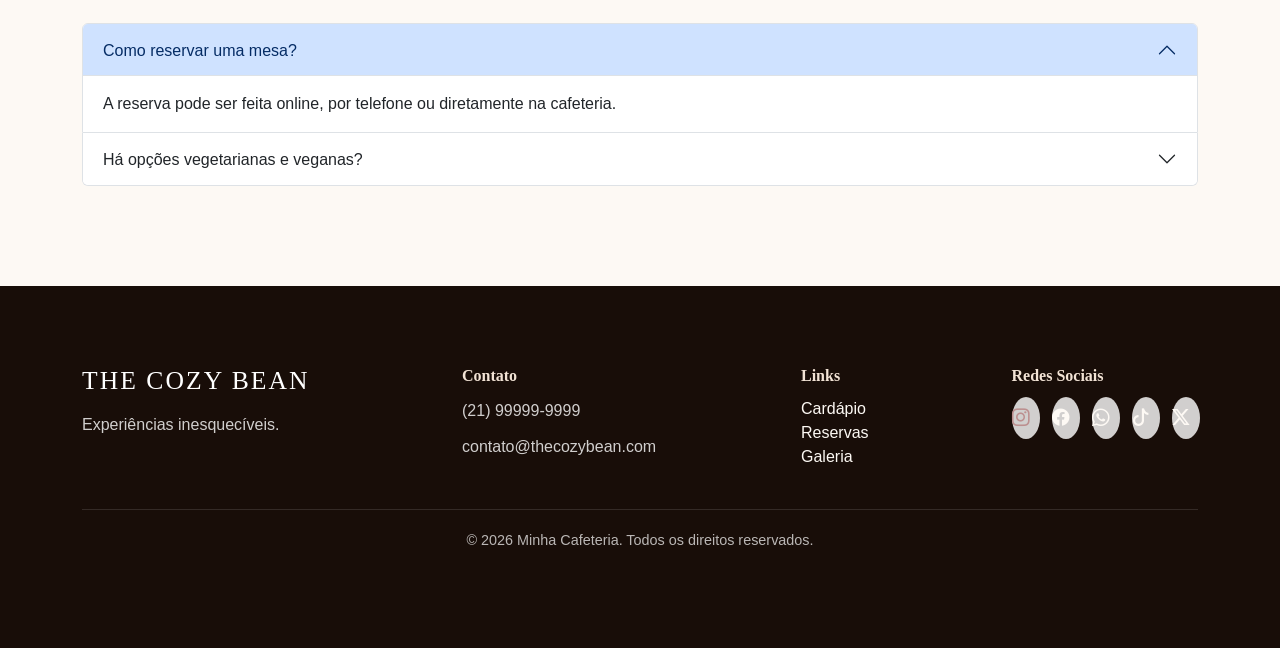
==== commit 736ae226: "conclusao site" ====
--- a/cozy-bean/index.html
+++ b/cozy-bean/index.html
@@ -4,6 +4,7 @@
 <head>
     <meta charset="UTF-8">
     <meta name="viewport" content="width=device-width, initial-scale=1.0">
+    <meta name="description" content="The Cozy Bean — cafeteria moderna com café artesanal, ambiente acolhedor e reservas online.">
 
     <title>The Cozy Bean | Cafeteria Moderna</title>
 
@@ -36,7 +37,7 @@
                 THE COZY BEAN
             </a>
 
-            <button class="navbar-toggler" type="button" data-bs-toggle="collapse" data-bs-target="#menu">
+            <button class="navbar-toggler" type="button" data-bs-toggle="collapse" data-bs-target="#menu" aria-controls="menu" aria-expanded="false" aria-label="Toggle navigation">
 
                 <span class="navbar-toggler-icon"></span>
 
@@ -129,9 +130,11 @@
 
     </header>
 
-    <!-- ===================================
-         CONTADORES
-    ==================================== -->
+        <main>
+
+        <!-- ===================================
+            CONTADORES
+        ==================================== -->
 
     <section class="stats">
 
@@ -181,7 +184,7 @@
 
                 <div class="col-lg-6">
 
-                    <img src="img/galeria2.png" class="img-fluid rounded shadow">
+                    <img src="img/galeria2.png" class="img-fluid rounded shadow" alt="Interior da cafeteria com clientes">
 
                 </div>
 
@@ -209,22 +212,48 @@
     ========================================-->
     <section class="container section-padding">
         <div id="carouselCafe" class="carousel slide" data-bs-ride="carousel">
+            <!-- Indicadores -->
+            <div class="carousel-indicators">
+                <button type="button" data-bs-target="#carouselCafe" data-bs-slide-to="0" class="active" aria-current="true" aria-label="Slide 1"></button>
+                <button type="button" data-bs-target="#carouselCafe" data-bs-slide-to="1" aria-label="Slide 2"></button>
+                <button type="button" data-bs-target="#carouselCafe" data-bs-slide-to="2" aria-label="Slide 3"></button>
+            </div>
+
             <div class="carousel-inner">
                 <div class="carousel-item active">
-                    <img src="img/galeria15.png" class="d-block w-10 rounded mx-auto">
-                    <p>Seu café perfeito</p>
-                </div>
-                
-                <div class="carousel-item active">
-                    <img src="img/galeria10.png" class="d-block w-10 rounded mx-auto">
-                    <p>Qualidade e sabor</p>
-                </div>
-
-                <div class="carousel-item active">
-                    <img src="img/galeria18.png" class="d-block w-10 rounded mx-auto">
-                    <p>Experiências únicas</p>
-                </div>
-            </div>
+                    <img src="img/galeria15.png" class="d-block w-100" alt="Café sendo servido">
+                    <div class="carousel-caption d-none d-md-block">
+                        <h5>Seu café perfeito</h5>
+                        <p>Sabores preparados com carinho.</p>
+                    </div>
+                </div>
+
+                <div class="carousel-item">
+                    <img src="img/galeria10.png" class="d-block w-100" alt="Xícara de café com latte art">
+                    <div class="carousel-caption d-none d-md-block">
+                        <h5>Qualidade e sabor</h5>
+                        <p>Receitas artesanais e consistência.</p>
+                    </div>
+                </div>
+
+                <div class="carousel-item">
+                    <img src="img/galeria18.png" class="d-block w-100" alt="Ambiente da cafeteria">
+                    <div class="carousel-caption d-none d-md-block">
+                        <h5>Experiências únicas</h5>
+                        <p>Um espaço acolhedor para suas memórias.</p>
+                    </div>
+                </div>
+            </div>
+
+            <!-- Controles -->
+            <button class="carousel-control-prev" type="button" data-bs-target="#carouselCafe" data-bs-slide="prev">
+                <span class="carousel-control-prev-icon" aria-hidden="true"></span>
+                <span class="visually-hidden">Anterior</span>
+            </button>
+            <button class="carousel-control-next" type="button" data-bs-target="#carouselCafe" data-bs-slide="next">
+                <span class="carousel-control-next-icon" aria-hidden="true"></span>
+                <span class="visually-hidden">Próximo</span>
+            </button>
         </div>
     </section>
 
@@ -242,9 +271,8 @@
 
             <div class="gallery-grid">
 
-                <img src="img/galeria3.png">
-                <img src="img/galeria2.png">
-
+                <img src="img/galeria3.png" alt="Copo de café na mesa">
+                <img src="img/galeria2.png" alt="Balcão da cafeteria">
 
             </div>
 
@@ -268,11 +296,13 @@
 
                 <form>
 
-                    <input type="text" class="form-control" placeholder="Nome Completo">
-
-                    <input type="email" class="form-control" placeholder="E-mail">
-
-                    <button class="btn btn-caramel w-100">
+                    <label for="nome" class="visually-hidden">Nome completo</label>
+                    <input id="nome" name="nome" type="text" class="form-control" placeholder="Nome Completo" required>
+
+                    <label for="email" class="visually-hidden">E-mail</label>
+                    <input id="email" name="email" type="email" class="form-control" placeholder="E-mail" required>
+
+                    <button type="submit" class="btn btn-caramel w-100">
                         Cadastrar
                     </button>
 
@@ -354,9 +384,11 @@
 
     </section>
 
-    <!-- ===================================
-         FOOTER
-    ==================================== -->
+        </main>
+
+        <!-- ===================================
+            FOOTER
+        ==================================== -->
 
     <footer class="footer">
 
@@ -387,7 +419,7 @@
                     <ul class="footer-links">
                         <li><a href="#cardapio">Cardápio</a></li>
 
-                        <li><a href="#reserva">Reservas</a></li>
+                        <li><a href="#reservas">Reservas</a></li>
 
                         <li><a href="#galeria">Galeria</a></li>
                     </ul>
@@ -400,11 +432,11 @@
 
                     <div class="social">
 
-                       <a href="https://www.instagram.com/" id="instagram"><i class="bi bi-instagram"></i></a> 
-                       <a href="https://www.facebook.com/"><i class="bi bi-facebook"></i></a>
-                       <a href="https://wa.me/552199567454"><i class="bi bi-whatsapp"></i></a>
-                       <a href="https://www.tiktok.com/pt-BR/"><i class="bi bi-tiktok"></i></a>
-                       <a href="https://x.com/?lang=pt"><i class="bi bi-twitter-x"></i></a>
+                       <a href="https://www.instagram.com/" id="instagram" target="_blank" rel="noopener noreferrer"><i class="bi bi-instagram"></i></a>
+                       <a href="https://www.facebook.com/" target="_blank" rel="noopener noreferrer"><i class="bi bi-facebook"></i></a>
+                       <a href="https://wa.me/552199567454" target="_blank" rel="noopener noreferrer"><i class="bi bi-whatsapp"></i></a>
+                       <a href="https://www.tiktok.com/pt-BR/" target="_blank" rel="noopener noreferrer"><i class="bi bi-tiktok"></i></a>
+                       <a href="https://x.com/?lang=pt" target="_blank" rel="noopener noreferrer"><i class="bi bi-twitter-x"></i></a>
 
                     </div>
                     
--- a/cozy-bean/css/style.css
+++ b/cozy-bean/css/style.css
@@ -7,17 +7,26 @@
 }
 
 :root {
-    --color-primary-caramel : #C67A42;
+    --color-primary-caramel: #C67A42;
     --dark-text: #2D1A12;
     --cream: #FDF9F4;
     --beige: #F2E3D5;
     --footer: #180D08;
 }
 
+/* Cores oficiais redes sociais (usadas no rodapé) */
+:root {
+    --social-instagram: #E1306C;
+    --social-facebook: #1877F2;
+    --social-whatsapp: #25D366;
+    --social-tiktok: #000000;
+    --social-x: #06A4F0;
+}
+
 body {
     font-family: 'Montserrat', sans-serif;
     background: var(--cream);
-    color: var(--dark);
+    color: var(--dark-text);
 }
 
 .section-padding {
@@ -31,6 +40,57 @@
 .custom-navbar {
     background: rgba(24, 13, 8, .85);
     backdrop-filter: blur(10px);
+}
+
+.custom-navbar.scrolled {
+    background: #8d2d00;
+    transition: background 0.3s ease;
+}
+
+/* Carousel image sizing and behavior */
+.carousel-item img {
+    width: 100%;
+    height: 60vh;
+    object-fit: cover;
+}
+
+@media (max-width: 767px) {
+    .carousel-item img {
+        height: 40vh;
+    }
+}
+
+/* Loja - produtos */
+.product-card img {
+    height: 160px;
+    object-fit: cover;
+}
+
+.product-card .card-body {
+    padding: 0.9rem;
+}
+
+.shop-hero {
+    height: 40vh;
+    background: url('../img/hero.png') center center/cover;
+    display: flex;
+    align-items: center;
+}
+
+.product-badge {
+    position: absolute;
+    top: 10px;
+    left: 10px;
+}
+
+.social-insta { background: var(--social-instagram); color: #fff; border-radius: 50%; padding: 8px; display:inline-flex; align-items:center; justify-content:center; margin-left:6px; }
+.social-fb { background: var(--social-facebook); color: #fff; border-radius: 50%; padding: 8px; display:inline-flex; align-items:center; justify-content:center; margin-left:6px; }
+.social-wa { background: var(--social-whatsapp); color: #fff; border-radius: 50%; padding: 8px; display:inline-flex; align-items:center; justify-content:center; margin-left:6px; }
+.social-tt { background: var(--social-tiktok); color: #fff; border-radius: 50%; padding: 8px; display:inline-flex; align-items:center; justify-content:center; margin-left:6px; }
+.social-x  { background: var(--social-x); color: #fff; border-radius: 50%; padding: 8px; display:inline-flex; align-items:center; justify-content:center; margin-left:6px; }
+
+@media (max-width: 767px) {
+    .product-card img { height: 120px; }
 }
 
 .hero-section {
@@ -63,7 +123,7 @@
 }
 
 .btn-caramel {
-    background: var(--color-primary-caramel );
+    background: var(--color-primary-caramel);
     color: #fff;
     border: none;
 }
@@ -79,7 +139,7 @@
 }
 
 .counter {
-    color: var(--color-primary-caramel );
+    color: var(--color-primary-caramel);
     font-size: 3rem;
 }
 
@@ -138,7 +198,8 @@
 }
 
 .footer-title{
-    font-family: Playfair Display Bold;
+    font-family: 'Playfair Display', serif;
+    font-weight: 700;
     color:#fcd200;
 }
 .social a {
@@ -192,29 +253,28 @@
         justify-content: center;
     }
 }
-@media (min-width: 768px)
-{
-    .footer .row>div:nth-child(3)
-    .footer .row>div:nth-child(4){
-        flex:1 1 0;
+@media (min-width: 768px) {
+    .footer .row>div:nth-child(3),
+    .footer .row>div:nth-child(4) {
+        flex: 1 1 0;
     }
     .footer-brand{
-        font-family: 'Plaufair Display'serif;
+        font-family: 'Playfair Display', serif;
         font-size:1.6rem;
         letter-spacing: 0.08em;
         margin-bottom: 14px;
-    } 
+    }
     .footer-title{
         font-size: 1rem;
         font-weight: 700;
         margin-bottom: 12px;
-        color:var(--beige)
-    }
-
-    .foot-text{
-        color:rgba(255,255,255,0.8);
-        line:height 1.7em;
-        margin-bottom:0;
+        color: var(--beige);
+    }
+
+    .footer-text{
+        color: rgba(255,255,255,0.8);
+        line-height: 1.7em;
+        margin-bottom: 0;
     }
     .footer-links{
         list-style:none;
